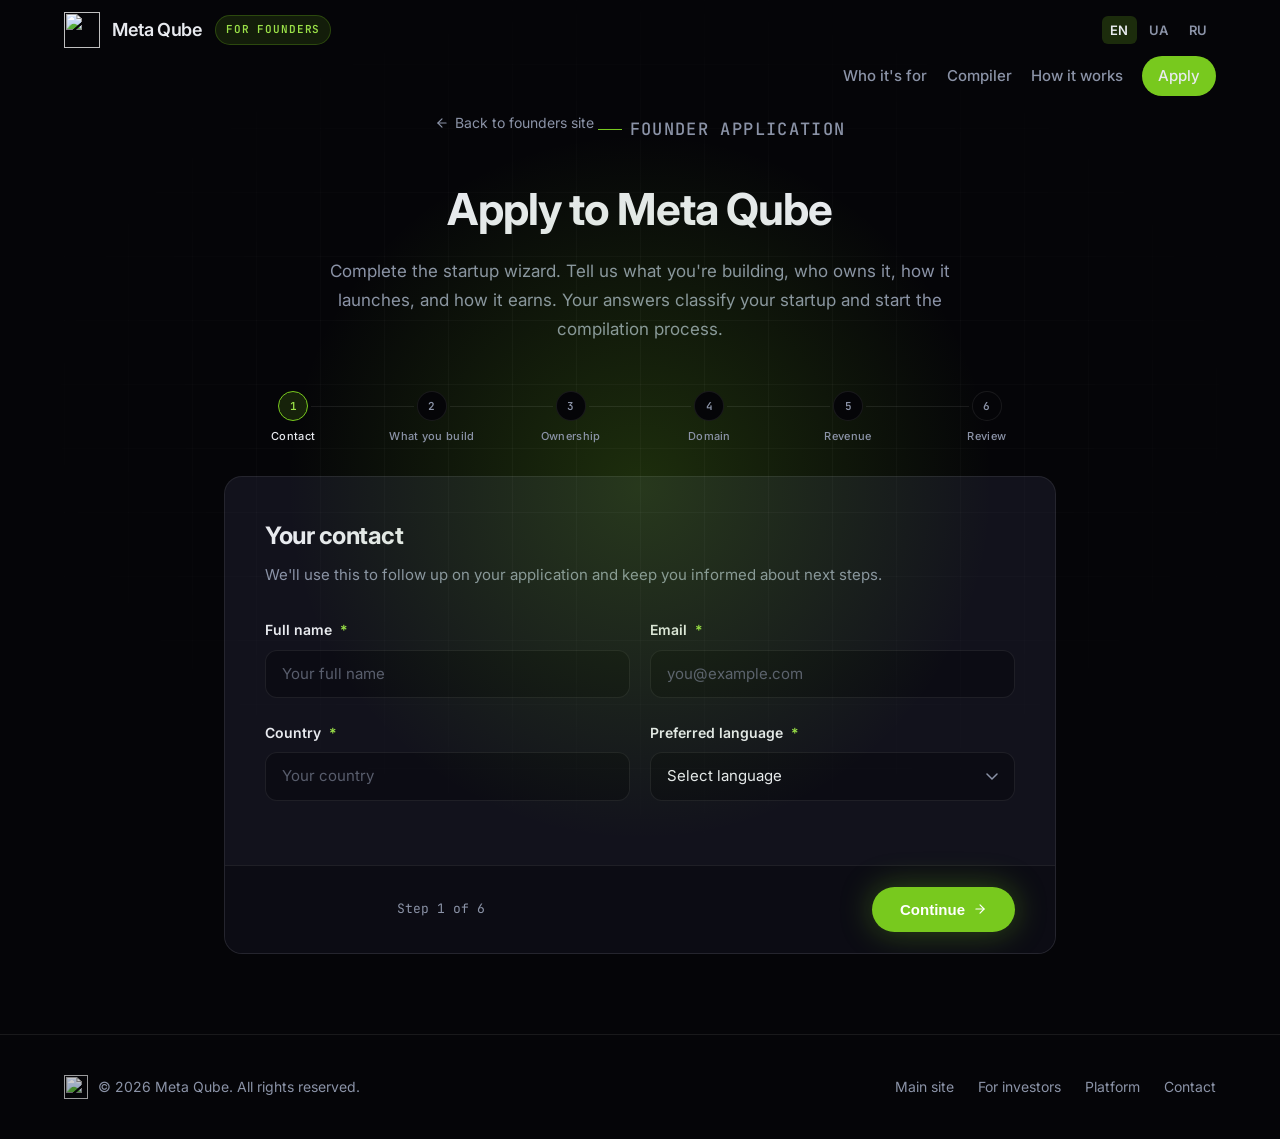
==== apply/index.html @ dcfd557d "Add registration form" ====
<!DOCTYPE html>
<html lang="en">
<head>
  <meta charset="UTF-8">
  <meta name="viewport" content="width=device-width, initial-scale=1.0">
  <meta name="description" content="Apply to Meta Qube — complete the founder startup wizard to classify your idea and join the structured compilation pipeline.">
  <meta name="theme-color" content="#78C91E">
  <title>Apply to Meta Qube — Founder Application</title>

  <link rel="alternate" hreflang="en" href="https://founders.meta-qube.com/apply/">
  <link rel="alternate" hreflang="uk" href="https://founders.meta-qube.com/ua/apply/">
  <link rel="alternate" hreflang="ru" href="https://founders.meta-qube.com/ru/apply/">
  <link rel="alternate" hreflang="x-default" href="https://founders.meta-qube.com/apply/">

  <link rel="icon" href="https://meta-qube.com/favicon.ico" sizes="any">
  <link rel="icon" href="https://meta-qube.com/favicon-32x32.png" type="image/png" sizes="32x32">
  <link rel="icon" href="https://meta-qube.com/favicon-16x16.png" type="image/png" sizes="16x16">
  <link rel="apple-touch-icon" href="https://meta-qube.com/apple-touch-icon.png">
  <link rel="manifest" href="/site.webmanifest">

  <link rel="preconnect" href="https://fonts.googleapis.com">
  <link rel="preconnect" href="https://fonts.gstatic.com" crossorigin>
  <link href="https://fonts.googleapis.com/css2?family=Inter:wght@400;500;600;700&family=JetBrains+Mono:wght@500&display=swap" rel="stylesheet">
  <link rel="stylesheet" href="/styles.css">
  <style>
    .apply-page {
      position: relative;
      overflow: hidden;
      padding-block: 7rem 5rem;
      min-height: 100vh;
    }

    .apply-header {
      text-align: center;
      max-width: 42rem;
      margin: 0 auto 3rem;
    }

    .back-link {
      display: inline-flex;
      align-items: center;
      gap: 0.375rem;
      font-size: 0.875rem;
      color: var(--text-muted);
      margin-bottom: 1.75rem;
    }

    .back-link:hover { color: var(--text); }

    .apply-header h1 {
      font-size: clamp(2rem, 4vw, 2.75rem);
      font-weight: 700;
      letter-spacing: -0.02em;
      margin: 0.75rem 0 0.75rem;
    }

    .apply-header > p {
      color: var(--text-muted);
      font-size: 1.0625rem;
      margin: 0;
      line-height: 1.7;
    }

    /* Stepper */
    .stepper {
      display: flex;
      align-items: flex-start;
      justify-content: center;
      max-width: 52rem;
      margin: 0 auto 2rem;
      padding: 0;
      list-style: none;
      gap: 0;
    }

    .stepper-step {
      display: flex;
      flex-direction: column;
      align-items: center;
      flex: 1;
      position: relative;
    }

    .stepper-step:not(:last-child)::after {
      content: '';
      position: absolute;
      top: 0.9375rem;
      left: calc(50% + 1.125rem);
      right: calc(-50% + 1.125rem);
      height: 1px;
      background: var(--border);
      transition: background 0.3s;
    }

    .stepper-step.completed:not(:last-child)::after {
      background: var(--accent);
    }

    .step-dot {
      width: 1.875rem;
      height: 1.875rem;
      border-radius: 50%;
      display: flex;
      align-items: center;
      justify-content: center;
      font-family: var(--font-mono);
      font-size: 0.6875rem;
      font-weight: 600;
      border: 1px solid var(--border);
      background: var(--bg);
      color: var(--text-muted);
      margin-bottom: 0.5rem;
      transition: border-color 0.2s, background 0.2s, color 0.2s;
      position: relative;
      z-index: 1;
    }

    .stepper-step.active .step-dot {
      border-color: var(--accent);
      background: rgba(120, 201, 30, 0.15);
      color: var(--accent-bright);
    }

    .stepper-step.completed .step-dot {
      border-color: var(--accent);
      background: var(--accent);
      color: #0c1a00;
    }

    .step-label {
      font-size: 0.6875rem;
      font-weight: 500;
      letter-spacing: 0.03em;
      color: var(--text-muted);
      text-align: center;
      line-height: 1.3;
    }

    .stepper-step.active .step-label { color: var(--text); }

    /* Wizard card */
    .wizard-card {
      background: var(--surface);
      border: 1px solid var(--border);
      border-radius: calc(var(--radius) * 1.5);
      max-width: 52rem;
      margin: 0 auto;
      overflow: hidden;
    }

    .wizard-step {
      display: none;
      padding: 2.5rem;
    }

    .wizard-step.active { display: block; }

    .wizard-step-header { margin-bottom: 2rem; }

    .wizard-step-header h2 {
      font-size: 1.5rem;
      font-weight: 700;
      letter-spacing: -0.02em;
      margin: 0 0 0.5rem;
    }

    .step-desc {
      color: var(--text-muted);
      font-size: 0.9375rem;
      margin: 0;
      line-height: 1.6;
    }

    /* Form fields */
    .form-row {
      display: grid;
      grid-template-columns: 1fr 1fr;
      gap: 1.25rem;
    }

    .form-group { margin-bottom: 1.5rem; }
    .form-group:last-child { margin-bottom: 0; }

    .form-label {
      display: block;
      font-size: 0.875rem;
      font-weight: 600;
      margin-bottom: 0.5rem;
      color: var(--text);
    }

    .req { color: var(--accent-bright); margin-left: 0.25rem; }

    .form-input,
    .form-select,
    .form-textarea {
      width: 100%;
      background: var(--bg-elevated);
      border: 1px solid var(--border);
      border-radius: var(--radius);
      padding: 0.75rem 1rem;
      color: var(--text);
      font-family: var(--font-sans);
      font-size: 0.9375rem;
      line-height: 1.5;
      transition: border-color 0.2s, box-shadow 0.2s;
      outline: none;
    }

    .form-input::placeholder,
    .form-textarea::placeholder { color: var(--text-muted); opacity: 0.6; }

    .form-input:focus,
    .form-select:focus,
    .form-textarea:focus {
      border-color: var(--accent);
      box-shadow: 0 0 0 3px var(--accent-glow);
    }

    .form-input.invalid,
    .form-select.invalid,
    .form-textarea.invalid { border-color: #ef5350; }

    .form-select {
      appearance: none;
      background-image: url("data:image/svg+xml,%3Csvg width='12' height='8' viewBox='0 0 12 8' fill='none' xmlns='http://www.w3.org/2000/svg'%3E%3Cpath d='M1 1l5 5 5-5' stroke='%238b93a7' stroke-width='1.5' stroke-linecap='round'/%3E%3C/svg%3E");
      background-repeat: no-repeat;
      background-position: right 1rem center;
      padding-right: 2.5rem;
      cursor: pointer;
    }

    .form-select option { background: var(--bg-elevated); }

    .form-textarea { resize: vertical; min-height: 5.5rem; }

    .form-hint {
      font-size: 0.8125rem;
      color: var(--text-muted);
      margin-top: 0.375rem;
    }

    .field-error {
      font-size: 0.8125rem;
      color: #ef5350;
      margin-top: 0.375rem;
      display: none;
    }

    .field-error.show { display: block; }

    /* Option pills (radio + checkbox) */
    .option-group {
      display: flex;
      flex-wrap: wrap;
      gap: 0.5rem;
      margin-top: 0.5rem;
    }

    .option-label {
      display: inline-flex;
      align-items: center;
      gap: 0.5rem;
      padding: 0.625rem 1rem;
      background: var(--bg-elevated);
      border: 1px solid var(--border);
      border-radius: var(--radius);
      cursor: pointer;
      font-size: 0.875rem;
      color: var(--text-muted);
      transition: border-color 0.15s, background 0.15s, color 0.15s;
      user-select: none;
    }

    .option-label:hover {
      border-color: rgba(120, 201, 30, 0.4);
      background: rgba(120, 201, 30, 0.05);
      color: var(--text);
    }

    .option-label input[type="radio"],
    .option-label input[type="checkbox"] {
      width: 0.9375rem;
      height: 0.9375rem;
      accent-color: var(--accent);
      flex-shrink: 0;
      cursor: pointer;
    }

    .option-label:has(input:checked) {
      border-color: var(--accent);
      background: rgba(120, 201, 30, 0.1);
      color: var(--text);
    }

    .option-group.invalid .option-label { border-color: rgba(239, 83, 80, 0.4); }

    /* Wizard navigation */
    .wizard-nav {
      display: flex;
      align-items: center;
      padding: 1.25rem 2.5rem;
      border-top: 1px solid var(--border);
      background: var(--bg-elevated);
      gap: 1rem;
    }

    .wizard-nav-right { margin-left: auto; }

    .step-counter {
      font-family: var(--font-mono);
      font-size: 0.8125rem;
      color: var(--text-muted);
    }

    /* Summary (step 6) */
    .summary-grid {
      display: grid;
      gap: 0.625rem;
      margin-bottom: 1.75rem;
    }

    .summary-item {
      display: flex;
      gap: 1rem;
      padding: 0.75rem 1rem;
      background: var(--bg-elevated);
      border: 1px solid var(--border);
      border-radius: var(--radius);
    }

    .summary-key {
      font-family: var(--font-mono);
      font-size: 0.6875rem;
      font-weight: 500;
      letter-spacing: 0.04em;
      text-transform: uppercase;
      color: var(--accent-bright);
      min-width: 9rem;
      flex-shrink: 0;
      padding-top: 0.125rem;
    }

    .summary-val {
      font-size: 0.875rem;
      color: var(--text-muted);
      word-break: break-word;
    }

    /* Consent */
    .consent-group {
      display: flex;
      align-items: flex-start;
      gap: 0.875rem;
      padding: 1.25rem;
      background: var(--bg-elevated);
      border: 1px solid var(--border);
      border-radius: var(--radius);
      margin-top: 1.5rem;
    }

    .consent-group.invalid { border-color: rgba(239, 83, 80, 0.4); }

    .consent-group input[type="checkbox"] {
      width: 1.125rem;
      height: 1.125rem;
      accent-color: var(--accent);
      flex-shrink: 0;
      margin-top: 0.1875rem;
      cursor: pointer;
    }

    .consent-group label {
      font-size: 0.875rem;
      color: var(--text-muted);
      cursor: pointer;
      line-height: 1.55;
    }

    /* Honeypot — visually hidden but not display:none (bots fill it) */
    .hp-field {
      position: absolute;
      left: -9999px;
      width: 1px;
      height: 1px;
      overflow: hidden;
    }

    /* Success state */
    .success-state {
      display: none;
      text-align: center;
      padding: 4rem 2rem;
      max-width: 40rem;
      margin: 0 auto;
    }

    .success-state.active { display: block; }

    .success-icon {
      width: 3.75rem;
      height: 3.75rem;
      display: flex;
      align-items: center;
      justify-content: center;
      background: rgba(120, 201, 30, 0.15);
      border: 1px solid rgba(120, 201, 30, 0.3);
      border-radius: 50%;
      margin: 0 auto 1.5rem;
      color: var(--accent-bright);
    }

    .success-state h2 {
      font-size: clamp(1.75rem, 3vw, 2.25rem);
      font-weight: 700;
      letter-spacing: -0.02em;
      margin: 0 0 1rem;
    }

    .success-state > p {
      color: var(--text-muted);
      font-size: 1rem;
      margin: 0 0 1.25rem;
      line-height: 1.7;
    }

    .success-ref {
      font-family: var(--font-mono);
      font-size: 0.8125rem;
      color: var(--text-muted);
      margin-bottom: 2rem;
    }

    .submit-error {
      display: none;
      margin-bottom: 1.25rem;
      padding: 1rem 1.25rem;
      background: rgba(239, 83, 80, 0.12);
      border: 1px solid rgba(239, 83, 80, 0.35);
      border-radius: var(--radius);
      color: #ffb4b4;
      font-size: 0.9375rem;
      line-height: 1.55;
    }

    .submit-error.show { display: block; }

    .btn:disabled {
      opacity: 0.6;
      cursor: not-allowed;
      transform: none;
    }

    /* Responsive */
    @media (max-width: 640px) {
      .wizard-step { padding: 1.5rem; }
      .wizard-nav { padding: 1rem 1.5rem; flex-wrap: wrap; }
      .step-counter { order: -1; width: 100%; }
      .form-row { grid-template-columns: 1fr; }
      .step-label { display: none; }
      .summary-item { flex-direction: column; gap: 0.25rem; }
      .summary-key { min-width: unset; }
    }
  </style>
</head>
<body class="audience-founders">
  <header class="site-header" id="header">
    <div class="container header-inner">
      <div class="header-top">
        <a href="/" class="logo">
          <img src="https://meta-qube.com/images/metaqube.png" alt="" width="36" height="36">
          Meta Qube
        </a>
        <span class="audience-badge">For founders</span>
        <nav class="lang-switch" aria-label="Language">
          <a href="/apply/" class="lang-link active" hreflang="en" aria-current="page">EN</a>
          <a href="/ua/apply/" class="lang-link" hreflang="uk">UA</a>
          <a href="/ru/apply/" class="lang-link" hreflang="ru">RU</a>
        </nav>
        <button class="menu-toggle" id="menu-toggle" aria-label="Toggle menu" aria-expanded="false">
          <svg width="24" height="24" viewBox="0 0 24 24" fill="none" stroke="currentColor" stroke-width="2" stroke-linecap="round">
            <line x1="4" y1="7" x2="20" y2="7"/>
            <line x1="4" y1="12" x2="20" y2="12"/>
            <line x1="4" y1="17" x2="20" y2="17"/>
          </svg>
        </button>
      </div>
      <nav class="nav" id="nav">
        <a href="/#who">Who it's for</a>
        <a href="/#compiler">Compiler</a>
        <a href="/#process">How it works</a>
        <a href="/apply/" class="nav-cta">Apply</a>
      </nav>
    </div>
  </header>

  <main>
    <section class="apply-page">
      <div class="hero-bg" aria-hidden="true">
        <div class="hero-glow"></div>
        <div class="hero-grid"></div>
      </div>
      <div class="container">

        <header class="apply-header">
          <a href="/" class="back-link">
            <svg width="14" height="14" viewBox="0 0 24 24" fill="none" stroke="currentColor" stroke-width="2" stroke-linecap="round" stroke-linejoin="round" aria-hidden="true">
              <line x1="19" y1="12" x2="5" y2="12"/><polyline points="12 19 5 12 12 5"/>
            </svg>
            Back to founders site
          </a>
          <p class="eyebrow">Founder application</p>
          <h1>Apply to Meta Qube</h1>
          <p>
            Complete the startup wizard. Tell us what you're building, who owns it,
            how it launches, and how it earns. Your answers classify your startup
            and start the compilation process.
          </p>
        </header>

        <!-- Progress stepper -->
        <ol class="stepper" aria-label="Application steps">
          <li class="stepper-step" id="s0"><span class="step-dot">1</span><span class="step-label">Contact</span></li>
          <li class="stepper-step" id="s1"><span class="step-dot">2</span><span class="step-label">What you build</span></li>
          <li class="stepper-step" id="s2"><span class="step-dot">3</span><span class="step-label">Ownership</span></li>
          <li class="stepper-step" id="s3"><span class="step-dot">4</span><span class="step-label">Domain</span></li>
          <li class="stepper-step" id="s4"><span class="step-dot">5</span><span class="step-label">Revenue</span></li>
          <li class="stepper-step" id="s5"><span class="step-dot">6</span><span class="step-label">Review</span></li>
        </ol>

        <!-- Wizard -->
        <div id="wizard-container">
          <div class="wizard-card">

            <!-- Step 1: Contact -->
            <div class="wizard-step" id="step-0">
              <div class="wizard-step-header">
                <h2>Your contact</h2>
                <p class="step-desc">We'll use this to follow up on your application and keep you informed about next steps.</p>
              </div>
              <div class="form-row">
                <div class="form-group">
                  <label class="form-label" for="full_name">Full name <span class="req">*</span></label>
                  <input type="text" id="full_name" name="full_name" class="form-input" autocomplete="name" placeholder="Your full name">
                  <div class="field-error" data-err="full_name">Please enter your full name.</div>
                </div>
                <div class="form-group">
                  <label class="form-label" for="email">Email <span class="req">*</span></label>
                  <input type="email" id="email" name="email" class="form-input" autocomplete="email" placeholder="you@example.com">
                  <div class="field-error" data-err="email">Please enter a valid email address.</div>
                </div>
              </div>
              <div class="form-row">
                <div class="form-group">
                  <label class="form-label" for="country">Country <span class="req">*</span></label>
                  <input type="text" id="country" name="country" class="form-input" autocomplete="country-name" placeholder="Your country">
                  <div class="field-error" data-err="country">Please enter your country.</div>
                </div>
                <div class="form-group">
                  <label class="form-label" for="language">Preferred language <span class="req">*</span></label>
                  <select id="language" name="language" class="form-select">
                    <option value="">Select language</option>
                    <option value="English">English</option>
                    <option value="Ukrainian">Ukrainian</option>
                    <option value="Russian">Russian</option>
                  </select>
                  <div class="field-error" data-err="language">Please select your preferred language.</div>
                </div>
              </div>
            </div>

            <!-- Step 2: What you build -->
            <div class="wizard-step" id="step-1">
              <div class="wizard-step-header">
                <h2>What you're building</h2>
                <p class="step-desc">Choose all that apply and describe your idea in one sentence.</p>
              </div>
              <div class="form-group">
                <label class="form-label">Startup type <span class="req">*</span></label>
                <div class="option-group" data-chkgroup="startup_type">
                  <label class="option-label"><input type="checkbox" name="startup_type" value="Service"> Service</label>
                  <label class="option-label"><input type="checkbox" name="startup_type" value="Product"> Product</label>
                  <label class="option-label"><input type="checkbox" name="startup_type" value="Platform"> Platform</label>
                  <label class="option-label"><input type="checkbox" name="startup_type" value="Marketplace"> Marketplace</label>
                  <label class="option-label"><input type="checkbox" name="startup_type" value="Agency"> Agency</label>
                  <label class="option-label"><input type="checkbox" name="startup_type" value="Software"> Software</label>
                  <label class="option-label"><input type="checkbox" name="startup_type" value="AI"> AI</label>
                  <label class="option-label"><input type="checkbox" name="startup_type" value="Other"> Other</label>
                </div>
                <div class="field-error" data-err="startup_type">Please select at least one startup type.</div>
              </div>
              <div class="form-group">
                <label class="form-label" for="pitch">One-line pitch <span class="req">*</span></label>
                <input type="text" id="pitch" name="pitch" class="form-input" maxlength="140" placeholder="What are you building, for whom, and why it matters?">
                <div class="form-hint">Max 140 characters</div>
                <div class="field-error" data-err="pitch">Please describe your startup in one line.</div>
              </div>
              <div class="form-group">
                <label class="form-label">Stage <span class="req">*</span></label>
                <div class="option-group" data-radgroup="stage">
                  <label class="option-label"><input type="radio" name="stage" value="Idea"> Idea</label>
                  <label class="option-label"><input type="radio" name="stage" value="MVP"> MVP</label>
                  <label class="option-label"><input type="radio" name="stage" value="Live"> Live</label>
                </div>
                <div class="field-error" data-err="stage">Please select your current stage.</div>
              </div>
            </div>

            <!-- Step 3: Ownership -->
            <div class="wizard-step" id="step-2">
              <div class="wizard-step-header">
                <h2>Ownership &amp; team</h2>
                <p class="step-desc">Tell us about your team structure and technical capability.</p>
              </div>
              <div class="form-group">
                <label class="form-label">Ownership structure <span class="req">*</span></label>
                <div class="option-group" data-radgroup="ownership">
                  <label class="option-label"><input type="radio" name="ownership" value="Solo founder"> Solo founder</label>
                  <label class="option-label"><input type="radio" name="ownership" value="Co-founders"> Co-founders (2+)</label>
                </div>
                <div class="field-error" data-err="ownership">Please select ownership structure.</div>
              </div>
              <div class="form-row">
                <div class="form-group">
                  <label class="form-label" for="team_size">Team size <span class="req">*</span></label>
                  <select id="team_size" name="team_size" class="form-select">
                    <option value="">Select size</option>
                    <option value="Just me">Just me</option>
                    <option value="2–3 people">2–3 people</option>
                    <option value="4–10 people">4–10 people</option>
                    <option value="10+ people">10+ people</option>
                  </select>
                  <div class="field-error" data-err="team_size">Please select your team size.</div>
                </div>
                <div class="form-group">
                  <label class="form-label">Technical capability <span class="req">*</span></label>
                  <div class="option-group" data-radgroup="technical_level">
                    <label class="option-label"><input type="radio" name="technical_level" value="None"> None</label>
                    <label class="option-label"><input type="radio" name="technical_level" value="Partial"> Partial</label>
                    <label class="option-label"><input type="radio" name="technical_level" value="Full in-house"> Full in-house</label>
                  </div>
                  <div class="field-error" data-err="technical_level">Please select technical capability.</div>
                </div>
              </div>
            </div>

            <!-- Step 4: Domain & launch -->
            <div class="wizard-step" id="step-3">
              <div class="wizard-step-header">
                <h2>Domain &amp; launch model</h2>
                <p class="step-desc">Tell us which industry you operate in and how you plan to reach your market.</p>
              </div>
              <div class="form-row">
                <div class="form-group">
                  <label class="form-label" for="domain">Industry / domain <span class="req">*</span></label>
                  <input type="text" id="domain" name="domain" class="form-input" placeholder="e.g. HealthTech, EdTech, Fintech, Dev tools…">
                  <div class="field-error" data-err="domain">Please enter your industry or domain.</div>
                </div>
                <div class="form-group">
                  <label class="form-label" for="market">Target market / geography <span class="req">*</span></label>
                  <input type="text" id="market" name="market" class="form-input" placeholder="e.g. Eastern Europe, US, Global…">
                  <div class="field-error" data-err="market">Please enter your target market.</div>
                </div>
              </div>
              <div class="form-group">
                <label class="form-label">Launch model <span class="req">*</span></label>
                <div class="option-group" data-chkgroup="launch_model">
                  <label class="option-label"><input type="checkbox" name="launch_model" value="B2B"> B2B</label>
                  <label class="option-label"><input type="checkbox" name="launch_model" value="B2C"> B2C</label>
                  <label class="option-label"><input type="checkbox" name="launch_model" value="B2B2C"> B2B2C</label>
                  <label class="option-label"><input type="checkbox" name="launch_model" value="Marketplace"> Marketplace</label>
                  <label class="option-label"><input type="checkbox" name="launch_model" value="Platform"> Platform</label>
                  <label class="option-label"><input type="checkbox" name="launch_model" value="D2C"> D2C</label>
                  <label class="option-label"><input type="checkbox" name="launch_model" value="Other"> Other</label>
                </div>
                <div class="field-error" data-err="launch_model">Please select at least one launch model.</div>
              </div>
            </div>

            <!-- Step 5: Revenue & ops -->
            <div class="wizard-step" id="step-4">
              <div class="wizard-step-header">
                <h2>Revenue &amp; operations</h2>
                <p class="step-desc">Choose how your startup earns and which operational areas you'll need to run.</p>
              </div>
              <div class="form-group">
                <label class="form-label">Revenue model <span class="req">*</span></label>
                <div class="option-group" data-chkgroup="revenue_model">
                  <label class="option-label"><input type="checkbox" name="revenue_model" value="Subscription"> Subscription</label>
                  <label class="option-label"><input type="checkbox" name="revenue_model" value="One-time sale"> One-time sale</label>
                  <label class="option-label"><input type="checkbox" name="revenue_model" value="Usage-based"> Usage-based</label>
                  <label class="option-label"><input type="checkbox" name="revenue_model" value="Commission"> Commission</label>
                  <label class="option-label"><input type="checkbox" name="revenue_model" value="Freemium"> Freemium</label>
                  <label class="option-label"><input type="checkbox" name="revenue_model" value="Advertising"> Advertising</label>
                  <label class="option-label"><input type="checkbox" name="revenue_model" value="Other"> Other</label>
                </div>
                <div class="field-error" data-err="revenue_model">Please select at least one revenue model.</div>
              </div>
              <div class="form-group">
                <label class="form-label">Required operations <span class="form-hint" style="font-weight:400">(optional — select all that apply)</span></label>
                <div class="option-group">
                  <label class="option-label"><input type="checkbox" name="required_ops" value="Payments"> Payments</label>
                  <label class="option-label"><input type="checkbox" name="required_ops" value="CRM"> CRM</label>
                  <label class="option-label"><input type="checkbox" name="required_ops" value="Customer support"> Customer support</label>
                  <label class="option-label"><input type="checkbox" name="required_ops" value="Legal"> Legal</label>
                  <label class="option-label"><input type="checkbox" name="required_ops" value="Accounting"> Accounting</label>
                  <label class="option-label"><input type="checkbox" name="required_ops" value="Marketing automation"> Marketing automation</label>
                  <label class="option-label"><input type="checkbox" name="required_ops" value="Analytics"> Analytics</label>
                  <label class="option-label"><input type="checkbox" name="required_ops" value="Other"> Other</label>
                </div>
              </div>
            </div>

            <!-- Step 6: Review & submit -->
            <div class="wizard-step" id="step-5">
              <div class="wizard-step-header">
                <h2>Review &amp; submit</h2>
                <p class="step-desc">Review your answers, add any notes, then submit your application.</p>
              </div>
              <div id="submit-error" class="submit-error" role="alert" hidden></div>
              <div id="summary-grid" class="summary-grid" aria-label="Application summary"></div>
              <div class="form-group">
                <label class="form-label" for="risks">Main risks &amp; constraints</label>
                <textarea id="risks" name="risks" class="form-textarea" placeholder="What are the key risks or hard constraints for your startup?"></textarea>
              </div>
              <div class="form-group">
                <label class="form-label" for="notes">Additional notes</label>
                <textarea id="notes" name="notes" class="form-textarea" placeholder="Anything else you'd like Meta Qube to know about your project?"></textarea>
              </div>
              <!-- Honeypot — hidden from real users -->
              <div class="hp-field" aria-hidden="true">
                <label for="website">Website</label>
                <input type="text" id="website" name="website" tabindex="-1" autocomplete="off">
              </div>
              <div class="consent-group" id="consent-group">
                <input type="checkbox" id="consent" name="consent">
                <label for="consent">
                  I agree that the information I provide will be used by Meta Qube to evaluate
                  my application and follow up by email. I understand this is not a binding agreement.
                </label>
              </div>
              <div class="field-error" data-err="consent">Please confirm your consent to proceed.</div>
            </div>

            <!-- Wizard navigation -->
            <div class="wizard-nav">
              <button id="btn-back" class="btn btn-secondary" type="button">
                <svg width="14" height="14" viewBox="0 0 24 24" fill="none" stroke="currentColor" stroke-width="2" stroke-linecap="round" stroke-linejoin="round" aria-hidden="true">
                  <line x1="19" y1="12" x2="5" y2="12"/><polyline points="12 19 5 12 12 5"/>
                </svg>
                Back
              </button>
              <span id="step-counter" class="step-counter">Step 1 of 6</span>
              <div class="wizard-nav-right">
                <button id="btn-next" class="btn btn-primary" type="button">
                  Continue
                  <svg width="14" height="14" viewBox="0 0 24 24" fill="none" stroke="currentColor" stroke-width="2" stroke-linecap="round" stroke-linejoin="round" aria-hidden="true">
                    <line x1="5" y1="12" x2="19" y2="12"/><polyline points="12 5 19 12 12 19"/>
                  </svg>
                </button>
                <button id="btn-submit" class="btn btn-primary" type="button" style="display:none">
                  Submit application
                  <svg width="14" height="14" viewBox="0 0 24 24" fill="none" stroke="currentColor" stroke-width="2" stroke-linecap="round" stroke-linejoin="round" aria-hidden="true">
                    <line x1="5" y1="12" x2="19" y2="12"/><polyline points="12 5 19 12 12 19"/>
                  </svg>
                </button>
              </div>
            </div>

          </div><!-- /.wizard-card -->
        </div><!-- /#wizard-container -->

        <!-- Success state -->
        <div id="success-state" class="success-state" role="status">
          <div class="success-icon" aria-hidden="true">
            <svg width="26" height="26" viewBox="0 0 24 24" fill="none" stroke="currentColor" stroke-width="2.5" stroke-linecap="round" stroke-linejoin="round">
              <polyline points="20 6 9 17 4 12"/>
            </svg>
          </div>
          <p class="eyebrow" style="justify-content:center">Application received</p>
          <h2>You're in the queue</h2>
          <p>
            Your startup application has been submitted. The Meta Qube team will review
            it and reach out to <strong id="success-email"></strong> within a few business days.
          </p>
          <p class="success-ref">Reference: <code id="success-app-id"></code></p>
          <a href="/" class="btn btn-secondary">Back to founders site</a>
        </div>

      </div><!-- /.container -->
    </section>
  </main>

  <footer class="site-footer">
    <div class="container footer-inner">
      <div class="footer-brand">
        <img src="https://meta-qube.com/images/metaqube.png" alt="" width="24" height="24">
        <span>&copy; 2026 Meta Qube. All rights reserved.</span>
      </div>
      <div class="footer-links">
        <a href="https://meta-qube.com/">Main site</a>
        <a href="https://capital.meta-qube.com/">For investors</a>
        <a href="https://platform.meta-qube.com/">Platform</a>
        <a href="mailto:timur@metarhia.com">Contact</a>
      </div>
    </div>
  </footer>

  <!-- Hidden iframe target for Google Forms POST -->
  <iframe name="hidden_submit_frame" hidden title="" aria-hidden="true"></iframe>

  <noscript>
    <style>.wizard-card,.stepper{display:none}</style>
    <div style="text-align:center;padding:5rem 2rem;color:#8b93a7">
      JavaScript is required for this wizard.
      You can also reach us directly at <a href="mailto:timur@metarhia.com">timur@metarhia.com</a>.
    </div>
  </noscript>

  <script>
    /* ── Header scroll + mobile nav ── */
    const header = document.getElementById('header');
    const menuToggle = document.getElementById('menu-toggle');
    const nav = document.getElementById('nav');

    window.addEventListener('scroll', () => {
      header.classList.toggle('scrolled', window.scrollY > 20);
    }, { passive: true });

    menuToggle.addEventListener('click', () => {
      const open = nav.classList.toggle('open');
      menuToggle.setAttribute('aria-expanded', open);
    });

    nav.querySelectorAll('a').forEach(link => {
      link.addEventListener('click', () => {
        nav.classList.remove('open');
        menuToggle.setAttribute('aria-expanded', 'false');
      });
    });

    /* ── Wizard ── */
    (function () {
      // =================================================================
      // SETUP REQUIRED — replace placeholder values with real Google Form
      // entry IDs after completing GOOGLE_FORMS_SETUP.md.
      // =================================================================
      const FORM_ACTION = 'https://docs.google.com/forms/d/e/1FAIpQLSeYEf1pfkK6K2IvsmApmNxYpZrZag1RMuu1-CL30i68nrUN8g/formResponse';

      const FIELD_MAP = {
        application_id:  'entry.1088509787',
        locale:          'entry.174236026',
        website:         'entry.437911348',
        full_name:       'entry.1285599013',
        email:           'entry.1131753446',
        country:         'entry.152246448',
        language:        'entry.1440927584',
        startup_type:    'entry.1610445218',
        pitch:           'entry.1759769174',
        stage:           'entry.269781360',
        ownership:       'entry.1940294147',
        team_size:       'entry.1746749447',
        technical_level: 'entry.661015959',
        domain:          'entry.2059565769',
        market:          'entry.637769940',
        launch_model:    'entry.239567357',
        revenue_model:   'entry.344484645',
        required_ops:    'entry.1372263966',
        risks:           'entry.118186484',
        notes:           'entry.2106291474',
      };

      const DRAFT_KEY   = 'metaqube-founder-apply';
      const TOTAL_STEPS = 6;

      const SUMMARY_LABELS = {
        full_name:       'Name',
        email:           'Email',
        country:         'Country',
        language:        'Language',
        startup_type:    'Startup type',
        pitch:           'Pitch',
        stage:           'Stage',
        ownership:       'Ownership',
        team_size:       'Team size',
        technical_level: 'Technical level',
        domain:          'Domain',
        market:          'Target market',
        launch_model:    'Launch model',
        revenue_model:   'Revenue model',
        required_ops:    'Operations',
      };

      /* State */
      let currentStep = 0;
      let data = loadDraft();
      if (!data.application_id) data.application_id = uuid();

      /* DOM */
      const stepEls     = Array.from(document.querySelectorAll('.wizard-step'));
      const stepDots    = Array.from(document.querySelectorAll('.stepper-step'));
      const btnBack     = document.getElementById('btn-back');
      const btnNext     = document.getElementById('btn-next');
      const btnSubmit   = document.getElementById('btn-submit');
      const container   = document.getElementById('wizard-container');
      const successEl   = document.getElementById('success-state');
      const counterEl   = document.getElementById('step-counter');
      const submitError = document.getElementById('submit-error');

      const PLACEHOLDER_RE = /REPLACE|_FORM_ID/i;
      const SUBMIT_ERROR_MSG = 'This form is not connected to Google Forms yet, so your application was not saved. Complete GOOGLE_FORMS_SETUP.md and replace the placeholder form URL and entry IDs in this page. Your answers are still saved in this browser — you can submit again after setup. Or email <a href="mailto:timur@metarhia.com">timur@metarhia.com</a>.';

      /* Helpers */
      function uuid() {
        if (crypto.randomUUID) return crypto.randomUUID();
        return 'xxxxxxxx-xxxx-4xxx-yxxx-xxxxxxxxxxxx'.replace(/[xy]/g, c => {
          const r = Math.random() * 16 | 0;
          return (c === 'x' ? r : (r & 0x3 | 0x8)).toString(16);
        });
      }

      function loadDraft() {
        try { return JSON.parse(localStorage.getItem(DRAFT_KEY)) || {}; }
        catch { return {}; }
      }

      function saveDraft() {
        try { localStorage.setItem(DRAFT_KEY, JSON.stringify(data)); }
        catch {}
      }

      function clearDraft() {
        try { localStorage.removeItem(DRAFT_KEY); }
        catch {}
      }

      /* Collect all field values from a step into data{} */
      function collectStep(idx) {
        const step = stepEls[idx];

        // Text / email / select / textarea
        step.querySelectorAll('input:not([type=radio]):not([type=checkbox]), select, textarea').forEach(el => {
          if (el.name) data[el.name] = el.value.trim();
        });

        // Radio groups
        const radioNames = new Set([...step.querySelectorAll('input[type=radio]')].map(e => e.name));
        radioNames.forEach(name => {
          const checked = step.querySelector(`input[type=radio][name="${name}"]:checked`);
          data[name] = checked ? checked.value : (data[name] || '');
        });

        // Checkbox groups
        const checkNames = new Set([...step.querySelectorAll('input[type=checkbox]:not(#consent)')].map(e => e.name));
        checkNames.forEach(name => {
          data[name] = [...step.querySelectorAll(`input[type=checkbox][name="${name}"]:checked`)].map(e => e.value);
        });

        saveDraft();
      }

      /* Restore saved values into a step's fields */
      function restoreStep(idx) {
        const step = stepEls[idx];

        step.querySelectorAll('input:not([type=radio]):not([type=checkbox]), select, textarea').forEach(el => {
          if (el.name && data[el.name] !== undefined) el.value = data[el.name];
        });

        step.querySelectorAll('input[type=radio]').forEach(el => {
          el.checked = data[el.name] === el.value;
        });

        step.querySelectorAll('input[type=checkbox]:not(#consent)').forEach(el => {
          el.checked = Array.isArray(data[el.name]) && data[el.name].includes(el.value);
        });
      }

      /* Validate required fields in a step; returns true if valid */
      function validateStep(idx) {
        const step = stepEls[idx];
        let ok = true;

        // Clear previous errors
        step.querySelectorAll('.field-error.show').forEach(e => e.classList.remove('show'));
        step.querySelectorAll('.invalid').forEach(e => e.classList.remove('invalid'));
        step.querySelectorAll('.option-group.invalid').forEach(e => e.classList.remove('invalid'));

        // Text / email / select
        step.querySelectorAll('input:not([type=radio]):not([type=checkbox]):not([name=website]):not([name=consent]), select').forEach(el => {
          if (!el.value.trim()) {
            el.classList.add('invalid');
            const err = step.querySelector(`[data-err="${el.name}"]`);
            if (err) err.classList.add('show');
            ok = false;
          }
          // Extra email check
          if (el.type === 'email' && el.value && !/^[^\s@]+@[^\s@]+\.[^\s@]+$/.test(el.value)) {
            el.classList.add('invalid');
            const err = step.querySelector(`[data-err="${el.name}"]`);
            if (err) err.classList.add('show');
            ok = false;
          }
        });

        // Required radio groups
        step.querySelectorAll('[data-radgroup]').forEach(group => {
          const name = group.dataset.radgroup;
          if (!step.querySelector(`input[type=radio][name="${name}"]:checked`)) {
            group.classList.add('invalid');
            const err = step.querySelector(`[data-err="${name}"]`);
            if (err) err.classList.add('show');
            ok = false;
          }
        });

        // Required checkbox groups
        step.querySelectorAll('[data-chkgroup]').forEach(group => {
          const name = group.dataset.chkgroup;
          if (!step.querySelector(`input[type=checkbox][name="${name}"]:checked`)) {
            group.classList.add('invalid');
            const err = step.querySelector(`[data-err="${name}"]`);
            if (err) err.classList.add('show');
            ok = false;
          }
        });

        // Consent (last step only)
        if (idx === TOTAL_STEPS - 1) {
          const consent = step.querySelector('#consent');
          const consentGroup = document.getElementById('consent-group');
          if (consent && !consent.checked) {
            if (consentGroup) consentGroup.classList.add('invalid');
            const err = step.querySelector('[data-err="consent"]');
            if (err) err.classList.add('show');
            ok = false;
          }
        }

        return ok;
      }

      /* Update stepper visual state */
      function updateStepper() {
        stepDots.forEach((dot, i) => {
          dot.classList.toggle('completed', i < currentStep);
          dot.classList.toggle('active', i === currentStep);
        });
        if (counterEl) counterEl.textContent = `Step ${currentStep + 1} of ${TOTAL_STEPS}`;
      }

      /* Build summary for step 6 */
      function buildSummary() {
        const grid = document.getElementById('summary-grid');
        if (!grid) return;
        grid.innerHTML = Object.entries(SUMMARY_LABELS).map(([key, label]) => {
          const val = data[key];
          if (!val || (Array.isArray(val) && !val.length)) return '';
          const display = Array.isArray(val) ? val.join(', ') : val;
          return `<div class="summary-item">
            <span class="summary-key">${label}</span>
            <span class="summary-val">${display}</span>
          </div>`;
        }).join('');
      }

      /* Show a specific step */
      function showStep(idx) {
        stepEls.forEach(s => s.classList.remove('active'));
        stepEls[idx].classList.add('active');
        restoreStep(idx);
        updateStepper();

        btnBack.style.visibility = idx === 0 ? 'hidden' : 'visible';
        const isLast = idx === TOTAL_STEPS - 1;
        btnNext.style.display   = isLast ? 'none' : 'inline-flex';
        btnSubmit.style.display = isLast ? 'inline-flex' : 'none';

        if (isLast) buildSummary();

        window.scrollTo({ top: 0, behavior: 'smooth' });
      }

      function isFormConfigured() {
        if (!FORM_ACTION || PLACEHOLDER_RE.test(FORM_ACTION)) return false;
        return Object.values(FIELD_MAP).every((id) => id && !PLACEHOLDER_RE.test(id));
      }

      function hideSubmitError() {
        if (!submitError) return;
        submitError.hidden = true;
        submitError.classList.remove('show');
        submitError.innerHTML = '';
      }

      function showSubmitError(html) {
        if (!submitError) return;
        submitError.innerHTML = html;
        submitError.hidden = false;
        submitError.classList.add('show');
        submitError.scrollIntoView({ behavior: 'smooth', block: 'nearest' });
      }

      /* Submit to Google Form via hidden iframe; resolves when iframe loads */
      function submitToGoogleForm() {
        return new Promise((resolve, reject) => {
          const frame = document.querySelector('iframe[name="hidden_submit_frame"]');
          if (!frame) {
            reject(new Error('missing iframe'));
            return;
          }

          const timeout = window.setTimeout(() => {
            frame.removeEventListener('load', onLoad);
            reject(new Error('timeout'));
          }, 15000);

          function onLoad() {
            window.clearTimeout(timeout);
            frame.removeEventListener('load', onLoad);
            resolve();
          }

          frame.addEventListener('load', onLoad);

          const form = document.createElement('form');
          form.method = 'POST';
          form.action = FORM_ACTION;
          form.target = 'hidden_submit_frame';

          function addInput(name, value) {
            const input = document.createElement('input');
            input.type  = 'hidden';
            input.name  = name;
            input.value = value;
            form.appendChild(input);
          }

          addInput(FIELD_MAP.application_id, data.application_id || '');
          addInput(FIELD_MAP.locale, document.documentElement.lang || 'en');
          addInput(FIELD_MAP.website, data.website || '');

          Object.entries(FIELD_MAP).forEach(([key, entryId]) => {
            if (['application_id', 'locale', 'website'].includes(key)) return;
            const val = data[key];
            if (val == null || val === '') return;
            if (Array.isArray(val)) addInput(entryId, val.join(', '));
            else addInput(entryId, String(val));
          });

          document.body.appendChild(form);
          form.submit();
          form.remove();
        });
      }

      /* Show success screen */
      function showSuccess() {
        container.style.display = 'none';
        document.querySelector('.stepper').style.display = 'none';
        successEl.classList.add('active');

        const emailEl = document.getElementById('success-email');
        const appIdEl = document.getElementById('success-app-id');
        if (emailEl) emailEl.textContent = data.email || '';
        if (appIdEl) appIdEl.textContent = data.application_id || '';
      }

      /* Button handlers */
      btnBack.addEventListener('click', () => {
        collectStep(currentStep);
        currentStep--;
        showStep(currentStep);
      });

      btnNext.addEventListener('click', () => {
        collectStep(currentStep);
        if (!validateStep(currentStep)) return;
        currentStep++;
        showStep(currentStep);
      });

      btnSubmit.addEventListener('click', async () => {
        collectStep(currentStep);
        hideSubmitError();
        if (!validateStep(currentStep)) return;

        if (!isFormConfigured()) {
          showSubmitError(SUBMIT_ERROR_MSG);
          return;
        }

        btnSubmit.disabled = true;
        const prevLabel = btnSubmit.innerHTML;
        btnSubmit.textContent = 'Submitting…';

        try {
          await submitToGoogleForm();
          clearDraft();
          showSuccess();
        } catch {
          showSubmitError('Submission failed. Please check your connection and try again, or email <a href="mailto:timur@metarhia.com">timur@metarhia.com</a>.');
          btnSubmit.disabled = false;
          btnSubmit.innerHTML = prevLabel;
        }
      });

      /* Init */
      showStep(0);
    })();
  </script>
</body>
</html>
---- styles.css ----
:root {
  --bg: #050508;
  --bg-elevated: #0c0c14;
  --surface: #12121c;
  --border: rgba(255, 255, 255, 0.08);
  --text: #e8eaef;
  --text-muted: #8b93a7;
  --accent: #0080e8;
  --accent-bright: #33a0ff;
  --accent-glow: rgba(0, 128, 232, 0.35);
  --green: #3ecf8e;
  --font-sans: "Inter", system-ui, -apple-system, sans-serif;
  --font-mono: "JetBrains Mono", ui-monospace, monospace;
  --max-width: 72rem;
  --radius: 0.75rem;
}

*,
*::before,
*::after {
  box-sizing: border-box;
}

html {
  scroll-behavior: smooth;
}

body {
  margin: 0;
  font-family: var(--font-sans);
  font-size: 1rem;
  line-height: 1.6;
  color: var(--text);
  background: var(--bg);
  -webkit-font-smoothing: antialiased;
}

img {
  max-width: 100%;
  height: auto;
  display: block;
}

a {
  color: var(--accent-bright);
  text-decoration: none;
  transition: color 0.2s;
}

a:hover {
  color: #6bc4ff;
}

.container {
  width: min(100% - 2rem, var(--max-width));
  margin-inline: auto;
}

/* Header */

.site-header {
  position: fixed;
  inset: 0 0 auto;
  z-index: 100;
  border-bottom: 1px solid transparent;
  transition: background 0.3s, border-color 0.3s, backdrop-filter 0.3s;
  overflow-x: clip;
}

.site-header.scrolled {
  background: rgba(5, 5, 8, 0.85);
  backdrop-filter: blur(12px);
  border-bottom-color: var(--border);
}

.header-inner {
  container-type: inline-size;
  container-name: site-header;
  position: relative;
  display: flex;
  flex-direction: column;
  align-items: stretch;
  gap: 0.5rem;
  padding-block: 0.75rem 0.875rem;
  min-width: 0;
}

.header-top {
  display: flex;
  align-items: center;
  gap: 0.75rem;
  min-width: 0;
}

.logo {
  display: flex;
  align-items: center;
  gap: 0.75rem;
  color: var(--text);
  font-weight: 600;
  font-size: 1.125rem;
  letter-spacing: -0.02em;
  flex-shrink: 0;
}

.logo img {
  width: 2.25rem;
  height: 2.25rem;
}

.nav {
  display: flex;
  align-items: center;
  justify-content: flex-end;
  gap: clamp(0.625rem, 1.5vw, 1.5rem);
  min-width: 0;
}

.nav a {
  color: var(--text-muted);
  font-size: clamp(0.8125rem, 0.78rem + 0.2vw, 0.9375rem);
  font-weight: 500;
  white-space: nowrap;
}

.nav a:hover {
  color: var(--text);
}

.nav-cta {
  color: var(--text) !important;
  background: var(--accent);
  padding: 0.5rem 1rem;
  border-radius: 999px;
  font-weight: 600;
  flex-shrink: 0;
}

.nav-cta:hover {
  background: var(--accent-bright);
  color: var(--text) !important;
}

.lang-switch {
  display: flex;
  align-items: center;
  gap: 0.25rem;
  margin-left: auto;
  flex-shrink: 0;
}

.lang-link {
  color: var(--text-muted);
  font-size: 0.8125rem;
  font-weight: 600;
  letter-spacing: 0.04em;
  padding: 0.25rem 0.5rem;
  border-radius: 0.375rem;
  transition: color 0.2s, background 0.2s;
}

.lang-link:hover {
  color: var(--text);
  background: rgba(255, 255, 255, 0.06);
}

.lang-link.active {
  color: var(--text);
  background: rgba(0, 128, 232, 0.2);
}

.menu-toggle {
  display: none;
  flex-shrink: 0;
  background: none;
  border: none;
  color: var(--text);
  cursor: pointer;
  padding: 0.25rem;
  margin-left: 0.25rem;
}

@container site-header (max-width: 62rem) {
  .menu-toggle {
    display: block;
  }

  .nav {
    display: none;
    position: absolute;
    top: 100%;
    left: 0;
    right: 0;
    flex-direction: column;
    align-items: stretch;
    gap: 0;
    flex-shrink: 0;
    background: rgba(5, 5, 8, 0.95);
    backdrop-filter: blur(12px);
    border-bottom: 1px solid var(--border);
    padding: 1rem;
    z-index: 10;
  }

  .nav.open {
    display: flex;
  }

  .nav a {
    padding: 0.75rem 1rem;
    width: 100%;
    font-size: 0.9375rem;
    white-space: normal;
  }

  .nav-cta {
    text-align: center;
    margin-top: 0.5rem;
  }
}

/* Hero */

.hero {
  position: relative;
  min-height: 100vh;
  display: flex;
  align-items: center;
  padding-block: 7rem 4rem;
  overflow: hidden;
}

.hero-bg {
  position: absolute;
  inset: 0;
  pointer-events: none;
}

.hero-glow {
  position: absolute;
  top: 10%;
  left: 50%;
  translate: -50% 0;
  width: min(90vw, 48rem);
  height: min(90vw, 48rem);
  background: radial-gradient(circle, var(--accent-glow) 0%, transparent 65%);
  opacity: 0.6;
}

.hero-grid {
  position: absolute;
  inset: 0;
  background-image:
    linear-gradient(rgba(255, 255, 255, 0.03) 1px, transparent 1px),
    linear-gradient(90deg, rgba(255, 255, 255, 0.03) 1px, transparent 1px);
  background-size: 4rem 4rem;
  mask-image: radial-gradient(ellipse 70% 60% at 50% 40%, black 20%, transparent 75%);
}

.hero-inner {
  position: relative;
  display: grid;
  grid-template-columns: 1fr 1fr;
  gap: 3rem;
  align-items: center;
}

.hero-content {
  max-width: 34rem;
  container-type: inline-size;
}

.eyebrow {
  display: inline-flex;
  align-items: center;
  gap: 0.5rem;
  font-family: var(--font-mono);
  font-size: 0.8125rem;
  font-weight: 500;
  letter-spacing: 0.08em;
  text-transform: uppercase;
  color: var(--accent-bright);
  margin-bottom: 1.25rem;
}

.eyebrow::before {
  content: "";
  width: 1.5rem;
  height: 1px;
  background: var(--accent);
}

.hero h1 {
  font-size: clamp(1.125rem, 10.5cqw, 3.75rem);
  font-weight: 700;
  line-height: 1.08;
  letter-spacing: -0.03em;
  margin: 0 0 1.25rem;
}

.hero h1 .hero-line {
  display: block;
  white-space: nowrap;
}

.hero h1 .hero-line-accent {
  font-size: 0.9em;
  background: linear-gradient(135deg, var(--text) 30%, var(--accent-bright));
  -webkit-background-clip: text;
  background-clip: text;
  -webkit-text-fill-color: transparent;
}

.hero-lead {
  font-size: 1.1875rem;
  color: var(--text-muted);
  margin: 0 0 2rem;
  line-height: 1.7;
}

.hero-actions {
  display: flex;
  flex-wrap: wrap;
  gap: 1rem;
}

.btn {
  display: inline-flex;
  align-items: center;
  justify-content: center;
  gap: 0.5rem;
  padding: 0.875rem 1.75rem;
  border-radius: 999px;
  font-weight: 600;
  font-size: 0.9375rem;
  border: none;
  cursor: pointer;
  transition: transform 0.2s, box-shadow 0.2s, background 0.2s;
}

.btn:hover {
  transform: translateY(-1px);
}

.btn-primary {
  background: var(--accent);
  color: #fff;
  box-shadow: 0 0 2rem var(--accent-glow);
}

.btn-primary:hover {
  background: var(--accent-bright);
  color: #fff;
  box-shadow: 0 0 2.5rem var(--accent-glow);
}

.btn-secondary {
  background: transparent;
  color: var(--text);
  border: 1px solid var(--border);
}

.btn-secondary:hover {
  border-color: rgba(255, 255, 255, 0.2);
  background: rgba(255, 255, 255, 0.04);
  color: var(--text);
}

.hero-visual {
  display: flex;
  justify-content: center;
  align-items: center;
}

.hero-cube {
  width: min(100%, 28rem);
  filter: drop-shadow(0 0 4rem var(--accent-glow));
  animation: float 6s ease-in-out infinite;
}

@keyframes float {
  0%, 100% { transform: translateY(0); }
  50% { transform: translateY(-12px); }
}

/* Pillars */

.pillars {
  padding-block: 3rem;
  border-block: 1px solid var(--border);
  background: var(--bg-elevated);
}

.pillars-grid {
  display: grid;
  grid-template-columns: repeat(4, 1fr);
  gap: 1.5rem;
}

.pillar {
  text-align: center;
  padding: 1rem;
}

.pillar-icon {
  width: 2.5rem;
  height: 2.5rem;
  display: flex;
  align-items: center;
  justify-content: center;
  margin: 0 auto 0.875rem;
  color: var(--accent-bright);
}

.pillar-icon svg {
  width: 1.5rem;
  height: 1.5rem;
}

.pillar-label {
  font-weight: 600;
  font-size: 0.9375rem;
  margin-bottom: 0.25rem;
}

.pillar-desc {
  font-size: 0.8125rem;
  color: var(--text-muted);
  line-height: 1.5;
}

/* Platform */

.platform-grid {
  display: grid;
  grid-template-columns: repeat(2, 1fr);
  gap: 1.5rem;
}

.platform-card {
  background: var(--surface);
  border: 1px solid var(--border);
  border-radius: calc(var(--radius) * 1.25);
  padding: 2.25rem;
}

.platform-card h3 {
  font-size: 1.375rem;
  font-weight: 700;
  letter-spacing: -0.02em;
  margin: 0 0 1rem;
}

.platform-card > p {
  color: var(--text-muted);
  font-size: 0.9375rem;
  line-height: 1.65;
  margin: 0 0 1.5rem;
}

.platform-badge {
  display: inline-block;
  font-family: var(--font-mono);
  font-size: 0.75rem;
  font-weight: 500;
  letter-spacing: 0.06em;
  text-transform: uppercase;
  color: var(--accent-bright);
  background: rgba(0, 128, 232, 0.12);
  padding: 0.375rem 0.75rem;
  border-radius: 999px;
  margin-bottom: 1.25rem;
}

.platform-badge.accent-green {
  color: var(--green);
  background: rgba(62, 207, 142, 0.12);
}

.feature-list {
  list-style: none;
  margin: 0;
  padding: 0;
  display: grid;
  gap: 0.625rem;
}

.feature-list li {
  position: relative;
  padding-left: 1.25rem;
  font-size: 0.875rem;
  color: var(--text-muted);
  line-height: 1.5;
}

.feature-list li::before {
  content: "";
  position: absolute;
  left: 0;
  top: 0.55em;
  width: 0.375rem;
  height: 0.375rem;
  border-radius: 50%;
  background: var(--accent);
}

/* Modules */

.module-contract {
  display: grid;
  grid-template-columns: repeat(4, 1fr);
  gap: 1rem;
  margin-bottom: 2rem;
}

.contract-item {
  background: var(--surface);
  border: 1px solid var(--border);
  border-radius: var(--radius);
  padding: 1.25rem;
  text-align: center;
}

.contract-key {
  display: block;
  font-family: var(--font-mono);
  font-size: 0.75rem;
  font-weight: 500;
  letter-spacing: 0.04em;
  text-transform: uppercase;
  color: var(--accent-bright);
  margin-bottom: 0.375rem;
}

.contract-val {
  display: block;
  font-size: 0.875rem;
  color: var(--text-muted);
}

.tag-cloud {
  display: flex;
  flex-wrap: wrap;
  gap: 0.625rem;
  justify-content: center;
}

.tag {
  font-size: 0.8125rem;
  font-weight: 500;
  color: var(--text-muted);
  background: var(--surface);
  border: 1px solid var(--border);
  padding: 0.4375rem 0.875rem;
  border-radius: 999px;
  transition: border-color 0.2s, color 0.2s;
}

.tag:hover {
  border-color: rgba(0, 128, 232, 0.35);
  color: var(--text);
}

/* Capabilities */

.capabilities {
  background: var(--bg-elevated);
  border-block: 1px solid var(--border);
}

/* Formula */

.formula {
  padding-block: 5rem;
}

.formula-box {
  max-width: 52rem;
  margin-inline: auto;
  background: var(--surface);
  border: 1px solid var(--border);
  border-radius: calc(var(--radius) * 1.25);
  padding: 2rem;
  text-align: center;
}

.formula-code {
  display: block;
  font-family: var(--font-mono);
  font-size: clamp(0.75rem, 2vw, 0.875rem);
  line-height: 1.7;
  color: var(--text-muted);
  word-break: break-word;
}

.formula-tagline {
  margin: 1.5rem 0 0;
  font-size: 1.0625rem;
  font-weight: 600;
  color: var(--text);
}

.principle-list {
  list-style: none;
  padding: 0;
  margin: 0;
  text-align: left;
  display: grid;
  gap: 0.75rem;
}

.principle-list li {
  position: relative;
  padding-left: 1.25rem;
  color: var(--text-muted);
  line-height: 1.6;
}

.principle-list li::before {
  content: "";
  position: absolute;
  left: 0;
  top: 0.6em;
  width: 0.375rem;
  height: 0.375rem;
  border-radius: 50%;
  background: var(--accent);
}

.platform-badge.accent-amber {
  color: #f5c842;
  background: rgba(245, 200, 66, 0.12);
  border: 1px solid rgba(245, 200, 66, 0.25);
}

/* Sections */

section {
  padding-block: 5rem;
}

.section-header {
  max-width: 40rem;
  margin-bottom: 3rem;
}

.section-header.centered {
  margin-inline: auto;
  text-align: center;
}

.section-tag {
  font-family: var(--font-mono);
  font-size: 0.8125rem;
  font-weight: 500;
  letter-spacing: 0.1em;
  text-transform: uppercase;
  color: var(--accent-bright);
  margin-bottom: 0.75rem;
}

.section-header h2 {
  font-size: clamp(1.875rem, 3.5vw, 2.5rem);
  font-weight: 700;
  letter-spacing: -0.02em;
  line-height: 1.15;
  margin: 0 0 1rem;
}

.section-header p {
  color: var(--text-muted);
  font-size: 1.0625rem;
  margin: 0;
  line-height: 1.7;
}

/* Cards */

.card-grid {
  display: grid;
  grid-template-columns: repeat(3, 1fr);
  gap: 1.5rem;
}

.card {
  background: var(--surface);
  border: 1px solid var(--border);
  border-radius: var(--radius);
  padding: 2rem;
  transition: border-color 0.25s, transform 0.25s;
}

.card:hover {
  border-color: rgba(0, 128, 232, 0.35);
  transform: translateY(-2px);
}

.card-icon {
  width: 2.75rem;
  height: 2.75rem;
  display: flex;
  align-items: center;
  justify-content: center;
  background: rgba(0, 128, 232, 0.12);
  border-radius: 0.625rem;
  color: var(--accent-bright);
  margin-bottom: 1.25rem;
}

.card-icon svg {
  width: 1.375rem;
  height: 1.375rem;
}

.card h3 {
  font-size: 1.125rem;
  font-weight: 600;
  margin: 0 0 0.625rem;
}

.card p {
  color: var(--text-muted);
  font-size: 0.9375rem;
  margin: 0;
  line-height: 1.65;
}

/* Process */

.process {
  background: var(--bg-elevated);
  border-block: 1px solid var(--border);
}

.process-steps {
  display: grid;
  grid-template-columns: repeat(3, 1fr);
  gap: 1.5rem;
  counter-reset: step;
}

.process-step {
  position: relative;
  padding: 1.5rem;
}

.process-step::before {
  counter-increment: step;
  content: counter(step, decimal-leading-zero);
  display: block;
  font-family: var(--font-mono);
  font-size: 0.8125rem;
  font-weight: 600;
  color: var(--accent);
  margin-bottom: 1rem;
}

.process-step h3 {
  font-size: 1.0625rem;
  font-weight: 600;
  margin: 0 0 0.5rem;
}

.process-step p {
  color: var(--text-muted);
  font-size: 0.9375rem;
  margin: 0;
  line-height: 1.6;
}

/* CTA */

.cta {
  padding-block: 5rem;
}

.cta-box {
  position: relative;
  overflow: hidden;
  background: linear-gradient(135deg, rgba(0, 128, 232, 0.15) 0%, var(--surface) 50%);
  border: 1px solid rgba(0, 128, 232, 0.25);
  border-radius: calc(var(--radius) * 1.5);
  padding: clamp(2.5rem, 5vw, 4rem);
  text-align: center;
}

.cta-box::before {
  content: "";
  position: absolute;
  inset: 0;
  background: radial-gradient(circle at 30% 50%, var(--accent-glow), transparent 55%);
  pointer-events: none;
}

.cta-box h2 {
  position: relative;
  font-size: clamp(1.75rem, 3vw, 2.25rem);
  font-weight: 700;
  letter-spacing: -0.02em;
  margin: 0 0 1rem;
}

.cta-box p {
  position: relative;
  color: var(--text-muted);
  font-size: 1.0625rem;
  max-width: 32rem;
  margin: 0 auto 2rem;
  line-height: 1.7;
}

.cta-box .btn {
  position: relative;
}

/* Footer */

.site-footer {
  border-top: 1px solid var(--border);
  padding-block: 2.5rem;
}

.footer-inner {
  display: flex;
  align-items: center;
  justify-content: space-between;
  flex-wrap: wrap;
  gap: 1.5rem;
}

.footer-brand {
  display: flex;
  align-items: center;
  gap: 0.625rem;
  color: var(--text-muted);
  font-size: 0.875rem;
}

.footer-brand img {
  width: 1.5rem;
  height: 1.5rem;
  opacity: 0.8;
}

.footer-links {
  display: flex;
  gap: 1.5rem;
}

.footer-links a {
  color: var(--text-muted);
  font-size: 0.875rem;
}

.footer-links a:hover {
  color: var(--text);
}

/* Responsive */

@media (max-width: 900px) {
  .hero-inner {
    grid-template-columns: 1fr;
    text-align: center;
  }

  .hero-content {
    max-width: none;
  }

  .eyebrow {
    justify-content: center;
  }

  .hero-actions {
    justify-content: center;
  }

  .hero-visual {
    order: -1;
  }

  .hero-cube {
    width: min(70vw, 18rem);
  }

  .pillars-grid {
    grid-template-columns: repeat(2, 1fr);
  }

  .platform-grid {
    grid-template-columns: 1fr;
  }

  .module-contract {
    grid-template-columns: repeat(2, 1fr);
  }

  .card-grid {
    grid-template-columns: 1fr;
  }

  .process-steps {
    grid-template-columns: repeat(2, 1fr);
  }
}

@media (max-width: 640px) {
  .pillars-grid {
    grid-template-columns: 1fr 1fr;
    gap: 1rem;
  }

  .module-contract {
    grid-template-columns: 1fr;
  }

  .process-steps {
    grid-template-columns: 1fr;
  }

  .footer-inner {
    flex-direction: column;
    text-align: center;
  }
}

/* Audience: founders */

body.audience-founders {
  --accent: #78C91E;
  --accent-bright: #9AE048;
  --accent-glow: rgba(120, 201, 30, 0.35);
  --green: #9AE048;
}

.audience-badge {
  display: none;
  font-family: var(--font-mono);
  font-size: 0.6875rem;
  font-weight: 600;
  letter-spacing: 0.08em;
  text-transform: uppercase;
  color: var(--accent-bright);
  background: rgba(120, 201, 30, 0.12);
  border: 1px solid rgba(120, 201, 30, 0.25);
  padding: 0.3125rem 0.625rem;
  border-radius: 999px;
  margin-left: 0;
  flex-shrink: 1;
  min-width: 0;
  max-width: 9rem;
  overflow: hidden;
  text-overflow: ellipsis;
  white-space: nowrap;
}

body.audience-founders .lang-link.active,
body.audience-investors .lang-link.active {
  background: color-mix(in srgb, var(--accent) 20%, transparent);
}

@container site-header (min-width: 62rem) {
  .audience-badge {
    display: inline-flex;
  }
}
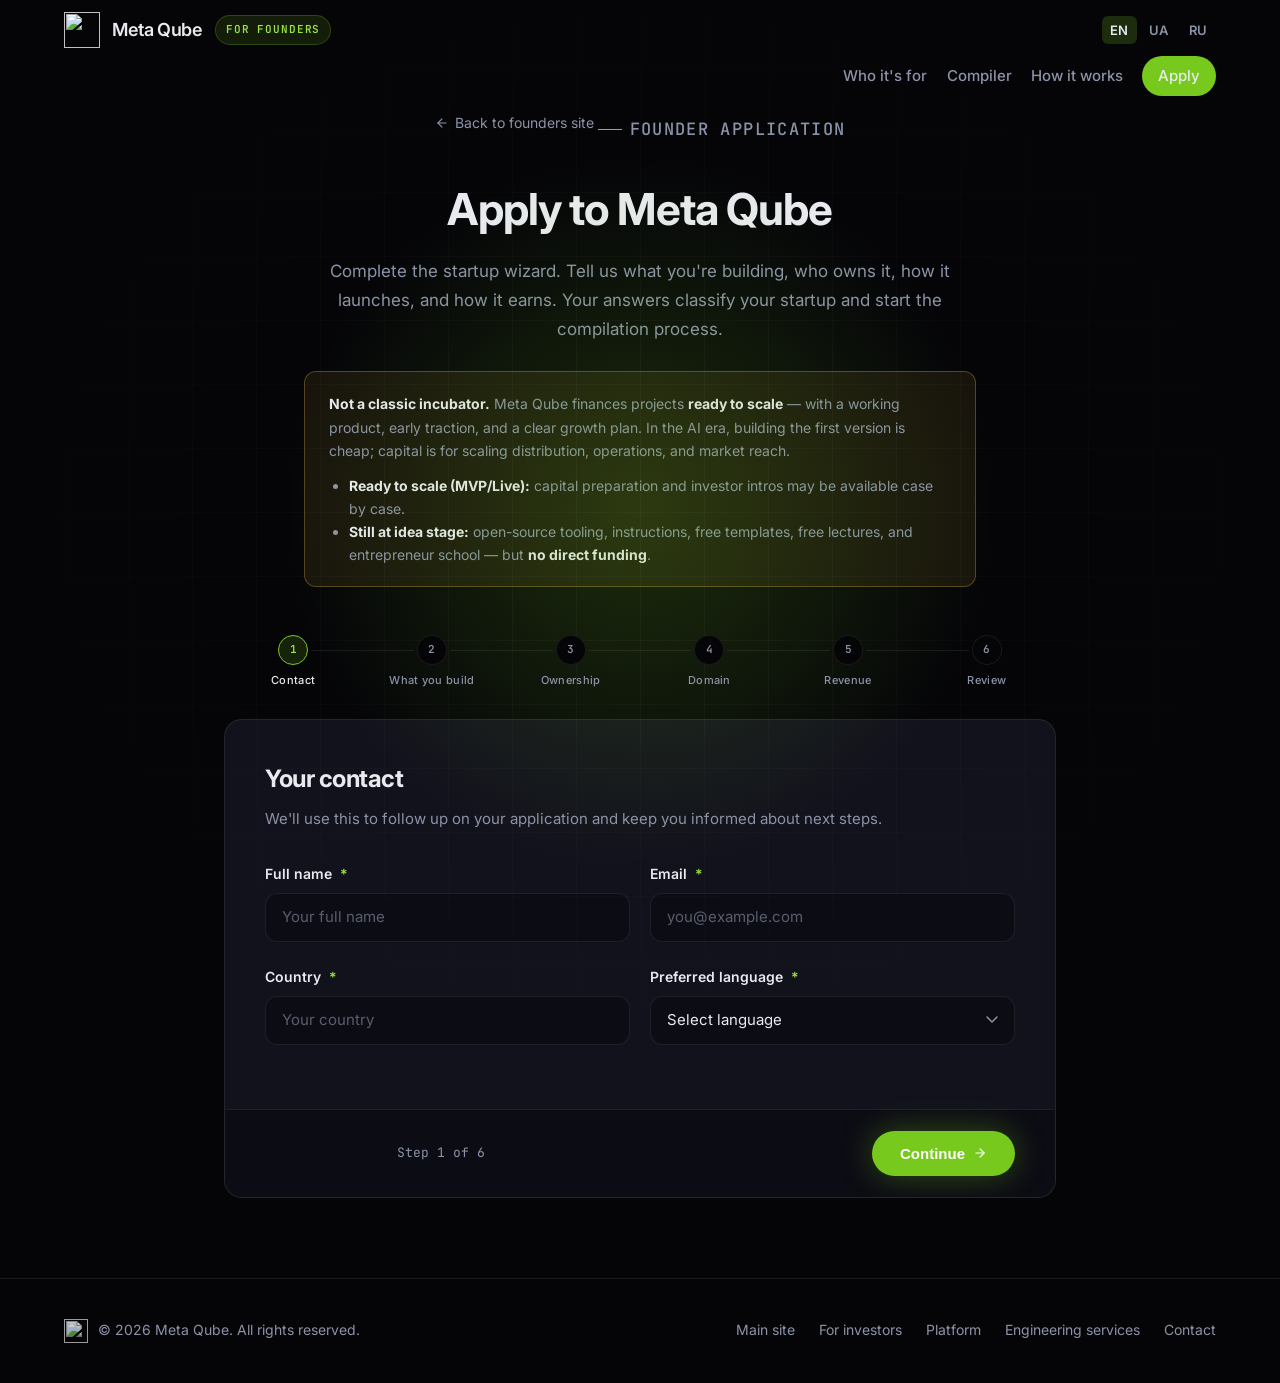
==== commit 89689ad0: "Add links to care site" ====
--- a/apply/index.html
+++ b/apply/index.html
@@ -444,6 +444,26 @@
     }
 
     .submit-error.show { display: block; }
+
+    .incubator-notice {
+      max-width: 52rem;
+      margin: 1.75rem auto 0;
+      padding: 1.25rem 1.5rem;
+      background: rgba(245, 200, 66, 0.08);
+      border: 1px solid rgba(245, 200, 66, 0.28);
+      border-radius: var(--radius);
+      font-size: 0.875rem;
+      color: var(--text-muted);
+      line-height: 1.65;
+      text-align: left;
+    }
+
+    .incubator-notice strong { color: var(--text); }
+
+    .incubator-notice ul {
+      margin: 0.75rem 0 0;
+      padding-left: 1.25rem;
+    }
 
     .btn:disabled {
       opacity: 0.6;
@@ -516,6 +536,17 @@
             how it launches, and how it earns. Your answers classify your startup
             and start the compilation process.
           </p>
+          <aside class="incubator-notice" role="note">
+            <strong>Not a classic incubator.</strong> Meta Qube finances projects
+            <strong>ready to scale</strong> — with a working product, early traction,
+            and a clear growth plan. In the AI era, building the first version is cheap;
+            capital is for scaling distribution, operations, and market reach.
+            <ul>
+              <li><strong>Ready to scale (MVP/Live):</strong> capital preparation and investor intros may be available case by case.</li>
+              <li><strong>Still at idea stage:</strong> open-source tooling, instructions, free templates,
+                free lectures, and entrepreneur school — but <strong>no direct funding</strong>.</li>
+            </ul>
+          </aside>
         </header>
 
         <!-- Progress stepper -->
@@ -602,6 +633,7 @@
                   <label class="option-label"><input type="radio" name="stage" value="MVP"> MVP</label>
                   <label class="option-label"><input type="radio" name="stage" value="Live"> Live</label>
                 </div>
+                <div class="form-hint">Idea-stage projects are not eligible for scale funding. MVP or Live with traction may qualify.</div>
                 <div class="field-error" data-err="stage">Please select your current stage.</div>
               </div>
             </div>
@@ -736,7 +768,9 @@
                 <input type="checkbox" id="consent" name="consent">
                 <label for="consent">
                   I agree that the information I provide will be used by Meta Qube to evaluate
-                  my application and follow up by email. I understand this is not a binding agreement.
+                  my application and follow up by email. I understand this is not a binding agreement
+                  and that Meta Qube does not guarantee funding. Idea-stage projects receive tooling
+                  and education only — direct funding applies only to projects ready to scale.
                 </label>
               </div>
               <div class="field-error" data-err="consent">Please confirm your consent to proceed.</div>
@@ -801,6 +835,7 @@
         <a href="https://meta-qube.com/">Main site</a>
         <a href="https://capital.meta-qube.com/">For investors</a>
         <a href="https://platform.meta-qube.com/">Platform</a>
+        <a href="https://care.meta-qube.com/">Engineering services</a>
         <a href="mailto:timur@metarhia.com">Contact</a>
       </div>
     </div>
@@ -1139,6 +1174,8 @@
           addInput(FIELD_MAP.application_id, data.application_id || '');
           addInput(FIELD_MAP.locale, document.documentElement.lang || 'en');
           addInput(FIELD_MAP.website, data.website || '');
+          // Required when Google Forms Settings → "Collect email addresses" is ON
+          if (data.email) addInput('emailAddress', data.email);
 
           Object.entries(FIELD_MAP).forEach(([key, entryId]) => {
             if (['application_id', 'locale', 'website'].includes(key)) return;
@@ -1150,7 +1187,7 @@
 
           document.body.appendChild(form);
           form.submit();
-          form.remove();
+          setTimeout(() => form.remove(), 3000);
         });
       }
 
@@ -1181,7 +1218,7 @@
       });
 
       btnSubmit.addEventListener('click', async () => {
-        collectStep(currentStep);
+        for (let i = 0; i < TOTAL_STEPS; i++) collectStep(i);
         hideSubmitError();
         if (!validateStep(currentStep)) return;
 
